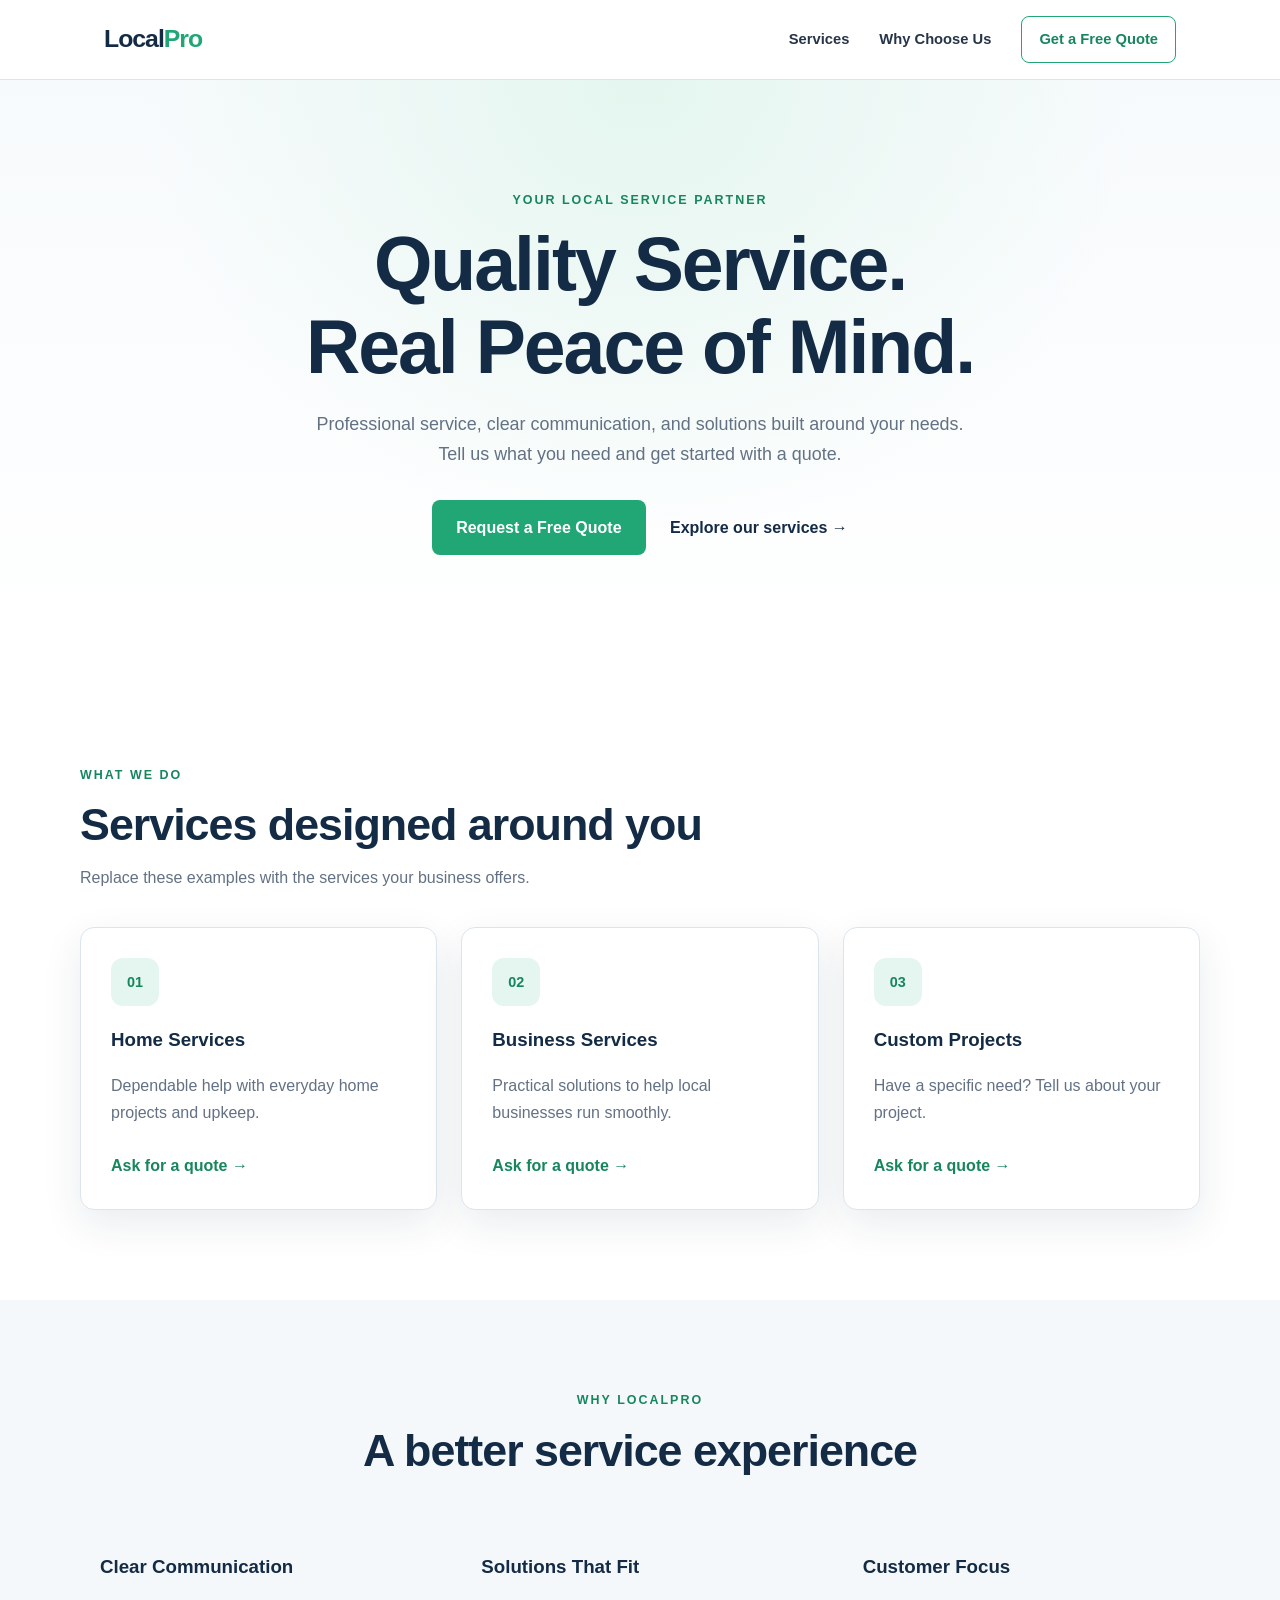
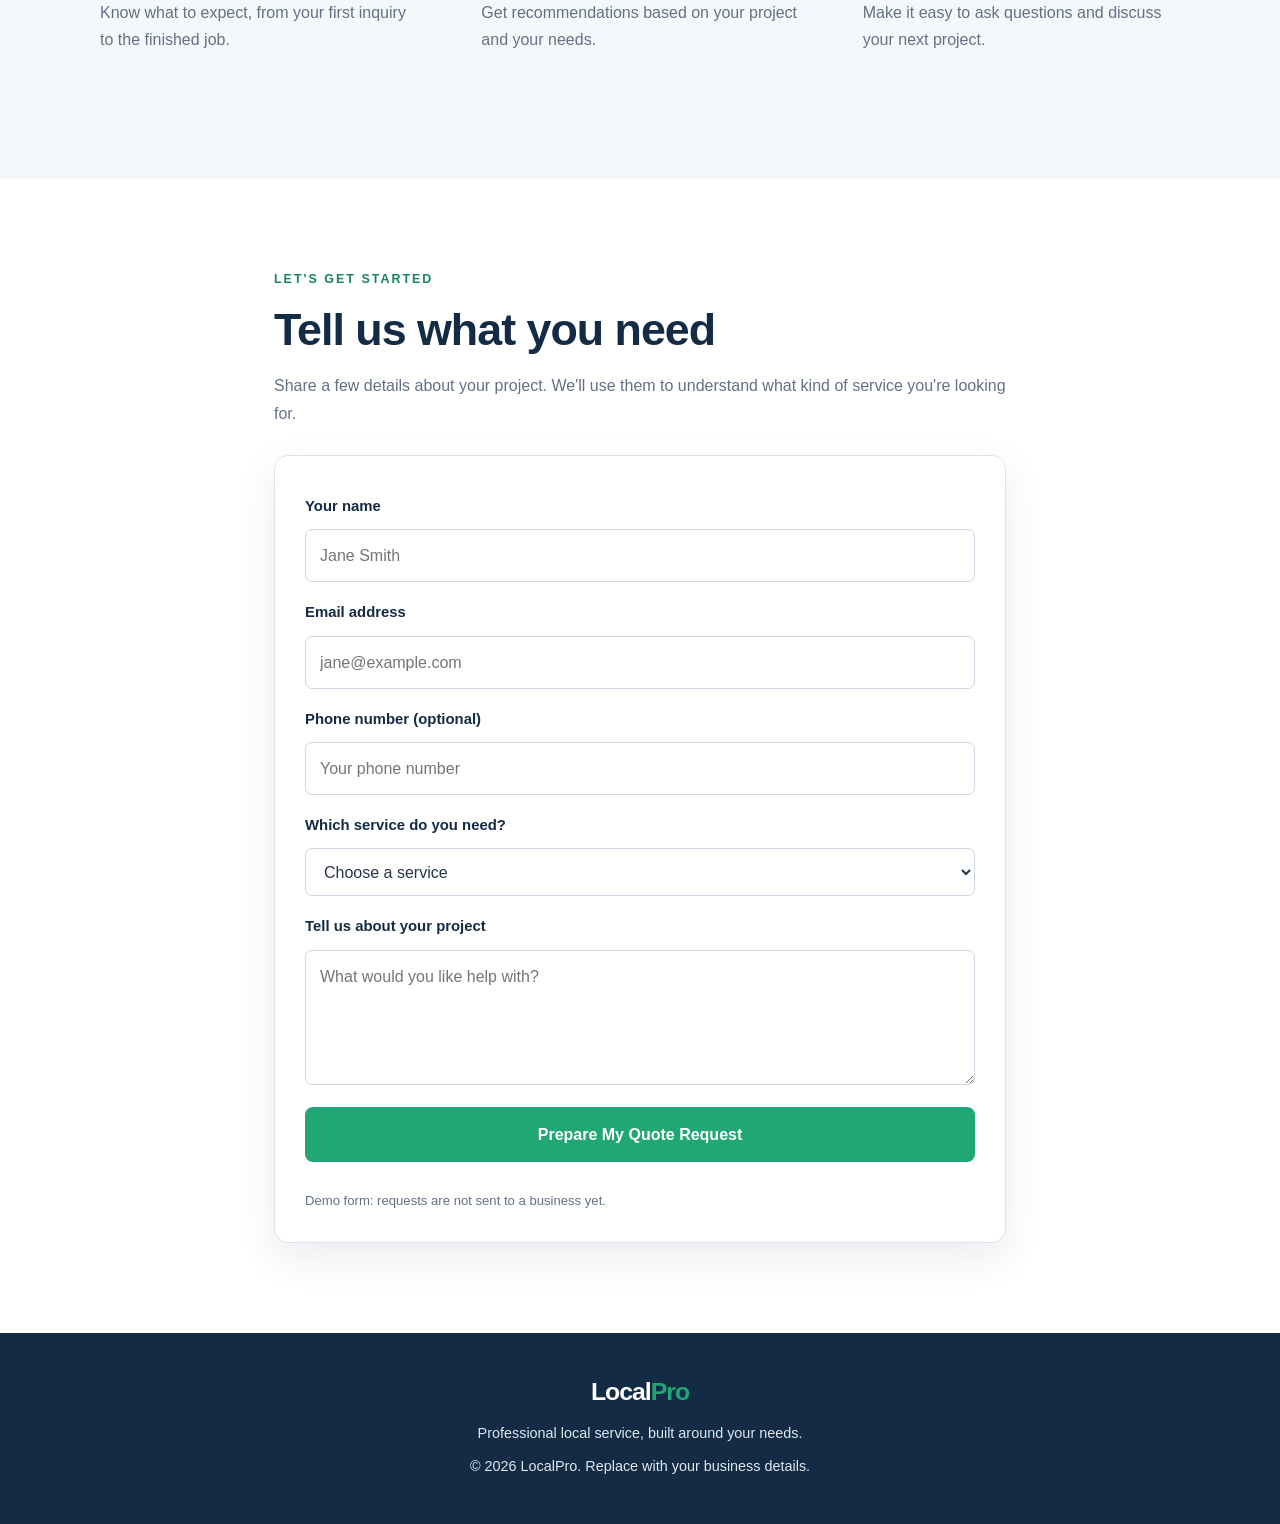
==== index.html @ b4af5e5f "Build LocalPro landing page" ====
<!DOCTYPE html>
<html lang="en">
<head>
  <meta charset="UTF-8">
  <meta name="viewport" content="width=device-width, initial-scale=1.0">
  <meta name="description" content="Reliable local services with straightforward quotes and professional customer care.">
  <title>LocalPro | Professional Local Services</title>
<link rel="stylesheet" href="styles.css">
</head>

  <script>
    const quoteForm = document.getElementById("quote-form");
    const formMessage = document.getElementById("form-message");

 window.addEventListener("DOMContentLoaded", function () {
  const yearElement = document.getElementById("year");

  if (yearElement) {
    yearElement.textContent = new Date().getFullYear();
  }
});

    quoteForm.addEventListener("submit", function (event) {
      event.preventDefault();

      if (!quoteForm.reportValidity()) {
        return;
      }

      const formData = new FormData(quoteForm);

      const name = formData.get("name").trim();
      const email = formData.get("email").trim();
      const phone = formData.get("phone").trim();
      const service = formData.get("service");
      const details = formData.get("details").trim();

      const request = [
        "QUOTE REQUEST",
        "==============",
        "Name: " + name,
        "Email: " + email,
        "Phone: " + (phone || "Not provided"),
        "Service: " + service,
        "Project details: " + details
      ].join("\n");

      const blob = new Blob([request], {
        type: "text/plain;charset=utf-8"
      });

      const downloadUrl = URL.createObjectURL(blob);
      const downloadLink = document.createElement("a");

      downloadLink.href = downloadUrl;
      downloadLink.download = "quote-request.txt";
      document.body.appendChild(downloadLink);
      downloadLink.click();
      downloadLink.remove();

      URL.revokeObjectURL(downloadUrl);

      formMessage.textContent =
        "Demo request prepared! Your quote-request file should download. This has not been sent to a business.";

      quoteForm.reset();
    });
  </script>
</body>
</html>

<body>
  <header>
    <nav aria-label="Main navigation">
      <a href="#" class="logo">Local<span>Pro</span></a>
      <a href="#services">Services</a>
      <a href="#about">Why Choose Us</a>
      <a href="#quote" class="nav-cta">Get a Free Quote</a>
    </nav>
  </header>

  <main>
    <section class="hero">
      <p class="eyebrow">YOUR LOCAL SERVICE PARTNER</p>
      <h1>Quality Service.<br>Real Peace of Mind.</h1>
      <p class="hero-text">
        Professional service, clear communication, and solutions
        built around your needs. Tell us what you need and get started
        with a quote.
      </p>
      <a href="#quote" class="button">Request a Free Quote</a>
      <a href="#services" class="text-link">Explore our services →</a>
    </section>

    <section id="services" class="section">
      <p class="eyebrow">WHAT WE DO</p>
      <h2>Services designed around you</h2>
      <p class="section-intro">
        Replace these examples with the services your business offers.
      </p>

      <div class="service-grid">
        <article class="service-card">
          <div class="service-icon" aria-hidden="true">01</div>
          <h3>Home Services</h3>
          <p>Dependable help with everyday home projects and upkeep.</p>
          <a href="#quote">Ask for a quote →</a>
        </article>

        <article class="service-card">
          <div class="service-icon" aria-hidden="true">02</div>
          <h3>Business Services</h3>
          <p>Practical solutions to help local businesses run smoothly.</p>
          <a href="#quote">Ask for a quote →</a>
        </article>

        <article class="service-card">
          <div class="service-icon" aria-hidden="true">03</div>
          <h3>Custom Projects</h3>
          <p>Have a specific need? Tell us about your project.</p>
          <a href="#quote">Ask for a quote →</a>
        </article>
      </div>
    </section>

    <section id="about" class="why-section">
      <p class="eyebrow">WHY LOCALPRO</p>
      <h2>A better service experience</h2>
      <div class="benefit-grid">
        <article>
          <h3>Clear Communication</h3>
          <p>Know what to expect, from your first inquiry to the finished job.</p>
        </article>
        <article>
          <h3>Solutions That Fit</h3>
          <p>Get recommendations based on your project and your needs.</p>
        </article>
        <article>
          <h3>Customer Focus</h3>
          <p>Make it easy to ask questions and discuss your next project.</p>
        </article>
      </div>
    </section>

    <section id="quote" class="quote-section">
      <p class="eyebrow">LET'S GET STARTED</p>
      <h2>Tell us what you need</h2>
      <p>
        Share a few details about your project. We'll use them to
        understand what kind of service you're looking for.
      </p>

    <form id="quote-form">
        <label for="name">Your name</label>
        <input id="name" name="name" type="text"
          placeholder="Jane Smith" autocomplete="name" required>

        <label for="email">Email address</label>
        <input id="email" name="email" type="email"
          placeholder="jane@example.com" autocomplete="email" required>

        <label for="phone">Phone number (optional)</label>
        <input id="phone" name="phone" type="tel"
          placeholder="Your phone number" autocomplete="tel">

        <label for="service">Which service do you need?</label>
        <select id="service" name="service" required>
          <option value="">Choose a service</option>
          <option value="Home Services">Home Services</option>
          <option value="Business Services">Business Services</option>
          <option value="Custom Project">Custom Project</option>
          <option value="Other">Other</option>
        </select>

        <label for="details">Tell us about your project</label>
        <textarea id="details" name="details" rows="4"
          placeholder="What would you like help with?" required></textarea>

        <button type="submit" class="button">Prepare My Quote Request</button>
        <p id="form-message" role="status" aria-live="polite"></p>
        <p class="form-note">
          Demo form: requests are not sent to a business yet.
        </p>
      </form>
    </section>
  </main>

  <footer>
    <a href="#" class="logo">Local<span>Pro</span></a>
    <p>Professional local service, built around your needs.</p>
    <p>&copy; <span id="year">2026</span> LocalPro. Replace with your business details.</p>
  </footer>
</body>
</html>
  </script>
</body>
</html>
  </script>
</body>
</html>
---- styles.css ----
/* LocalPro - Professional Local Business Landing Page */

:root {
  --navy: #142b45;
  --navy-light: #203f5e;
  --green: #21a675;
  --green-dark: #17865d;
  --text: #263548;
  --muted: #637184;
  --background: #f5f8fb;
  --white: #ffffff;
  --border: #dce5ed;
  --shadow: 0 14px 40px rgba(20, 43, 69, 0.09);
}

* {
  box-sizing: border-box;
}

html {
  scroll-behavior: smooth;
  scroll-padding-top: 90px;
}

body {
  margin: 0;
  font-family: Arial, Helvetica, sans-serif;
  color: var(--text);
  background: var(--white);
  line-height: 1.7;
}

a {
  color: inherit;
  text-decoration: none;
}

header {
  position: sticky;
  top: 0;
  z-index: 10;
  background: rgba(255, 255, 255, 0.97);
  border-bottom: 1px solid var(--border);
}

nav {
  max-width: 1120px;
  min-height: 76px;
  margin: 0 auto;
  padding: 16px 24px;
  display: flex;
  align-items: center;
  gap: 30px;
}

.logo {
  margin-right: auto;
  color: var(--navy);
  font-size: 1.55rem;
  font-weight: 800;
  letter-spacing: -1px;
}

.logo span {
  color: var(--green);
}

nav > a:not(.logo) {
  font-size: 0.92rem;
  font-weight: 600;
}

nav > a:not(.logo):hover,
.text-link:hover,
.service-card a:hover {
  color: var(--green-dark);
}

.nav-cta {
  padding: 10px 17px;
  border: 1px solid var(--green);
  border-radius: 8px;
  color: var(--green-dark);
}

.hero {
  padding: 110px 24px 120px;
  text-align: center;
  background:
    radial-gradient(ellipse at top, #e4f6ef 0%, transparent 55%),
    linear-gradient(180deg, #f7fafc 0%, #ffffff 100%);
}

.eyebrow {
  margin: 0 0 12px;
  color: var(--green-dark);
  font-size: 0.78rem;
  font-weight: 800;
  letter-spacing: 2px;
}

.hero h1 {
  max-width: 850px;
  margin: 0 auto 20px;
  color: var(--navy);
  font-size: clamp(2.6rem, 6vw, 4.7rem);
  line-height: 1.1;
  letter-spacing: -2px;
}

.hero-text {
  max-width: 650px;
  margin: 0 auto 30px;
  color: var(--muted);
  font-size: 1.12rem;
}

.button {
  display: inline-block;
  padding: 14px 24px;
  border: 0;
  border-radius: 8px;
  background: var(--green);
  color: var(--white);
  font: inherit;
  font-weight: 700;
  text-align: center;
  cursor: pointer;
  transition: background 0.2s ease, transform 0.2s ease;
}

.button:hover {
  background: var(--green-dark);
  transform: translateY(-1px);
}

.text-link {
  display: inline-block;
  margin-left: 20px;
  color: var(--navy);
  font-weight: 700;
}

.section,
.why-section,
.quote-section {
  padding: 90px 24px;
}

.section {
  max-width: 1168px;
  margin: 0 auto;
}

.section h2,
.why-section h2,
.quote-section h2 {
  margin: 0 0 12px;
  color: var(--navy);
  font-size: clamp(2rem, 4vw, 2.8rem);
  line-height: 1.2;
  letter-spacing: -1px;
}

.section-intro {
  margin: 0 0 36px;
  color: var(--muted);
}

.service-grid,
.benefit-grid {
  display: grid;
  grid-template-columns: repeat(3, minmax(0, 1fr));
  gap: 24px;
  margin-top: 32px;
}

.service-card {
  padding: 30px;
  border: 1px solid var(--border);
  border-radius: 14px;
  background: var(--white);
  box-shadow: var(--shadow);
  transition: transform 0.2s ease;
}

.service-card:hover {
  transform: translateY(-4px);
}

.service-icon {
  display: grid;
  width: 48px;
  height: 48px;
  place-items: center;
  border-radius: 12px;
  background: #e4f6ef;
  color: var(--green-dark);
  font-size: 0.9rem;
  font-weight: 800;
}

.service-card h3,
.benefit-grid h3 {
  margin: 18px 0 8px;
  color: var(--navy);
}

.service-card p,
.benefit-grid p {
  color: var(--muted);
}

.service-card a {
  display: inline-block;
  margin-top: 10px;
  color: var(--green-dark);
  font-weight: 700;
}

.why-section {
  background: var(--background);
  text-align: center;
}

.why-section > p,
.why-section > h2 {
  max-width: 750px;
  margin-left: auto;
  margin-right: auto;
}

.benefit-grid {
  max-width: 1120px;
  margin: 36px auto 0;
  text-align: left;
}

.benefit-grid article {
  padding: 20px;
}

.quote-section {
  max-width: 780px;
  margin: 0 auto;
}

.quote-section > p:not(.eyebrow) {
  color: var(--muted);
}

#quote-form {
  display: grid;
  gap: 10px;
  margin-top: 28px;
  padding: 30px;
  border: 1px solid var(--border);
  border-radius: 14px;
  background: var(--white);
  box-shadow: var(--shadow);
}

#quote-form label {
  margin-top: 8px;
  color: var(--navy);
  font-size: 0.93rem;
  font-weight: 700;
}

#quote-form input,
#quote-form select,
#quote-form textarea {
  width: 100%;
  min-height: 48px;
  padding: 12px 14px;
  border: 1px solid #cbd7e2;
  border-radius: 7px;
  background: var(--white);
  color: var(--text);
  font: inherit;
}

#quote-form textarea {
  resize: vertical;
}

#quote-form input:focus,
#quote-form select:focus,
#quote-form textarea:focus {
  outline: 3px solid rgba(33, 166, 117, 0.18);
  border-color: var(--green);
}

#quote-form .button {
  margin-top: 12px;
}

.form-note {
  margin: 0;
  color: var(--muted);
  font-size: 0.82rem;
}

#form-message {
  margin: 4px 0;
  color: var(--green-dark);
  font-weight: 700;
}

footer {
  padding: 38px 24px;
  background: var(--navy);
  color: #dce7f0;
  text-align: center;
}

footer .logo {
  color: var(--white);
}

footer p {
  margin: 8px 0;
  font-size: 0.9rem;
}

@media (max-width: 760px) {
  nav {
    flex-wrap: wrap;
    gap: 14px;
  }

  nav .logo {
    width: 100%;
  }

  nav > a:not(.logo) {
    font-size: 0.84rem;
  }

  .hero {
    padding: 76px 20px 84px;
  }

  .hero h1 {
    letter-spacing: -1px;
  }

  .text-link {
    display: block;
    margin: 18px 0 0;
  }

  .service-grid,
  .benefit-grid {
    grid-template-columns: 1fr;
  }

  .section,
  .why-section,
  .quote-section {
    padding: 64px 20px;
  }

  #quote-form {
    padding: 22px;
  }
}

@media (prefers-reduced-motion: reduce) {
  *,
  *::before,
  *::after {
    scroll-behavior: auto !important;
    transition: none !important;
  }
}
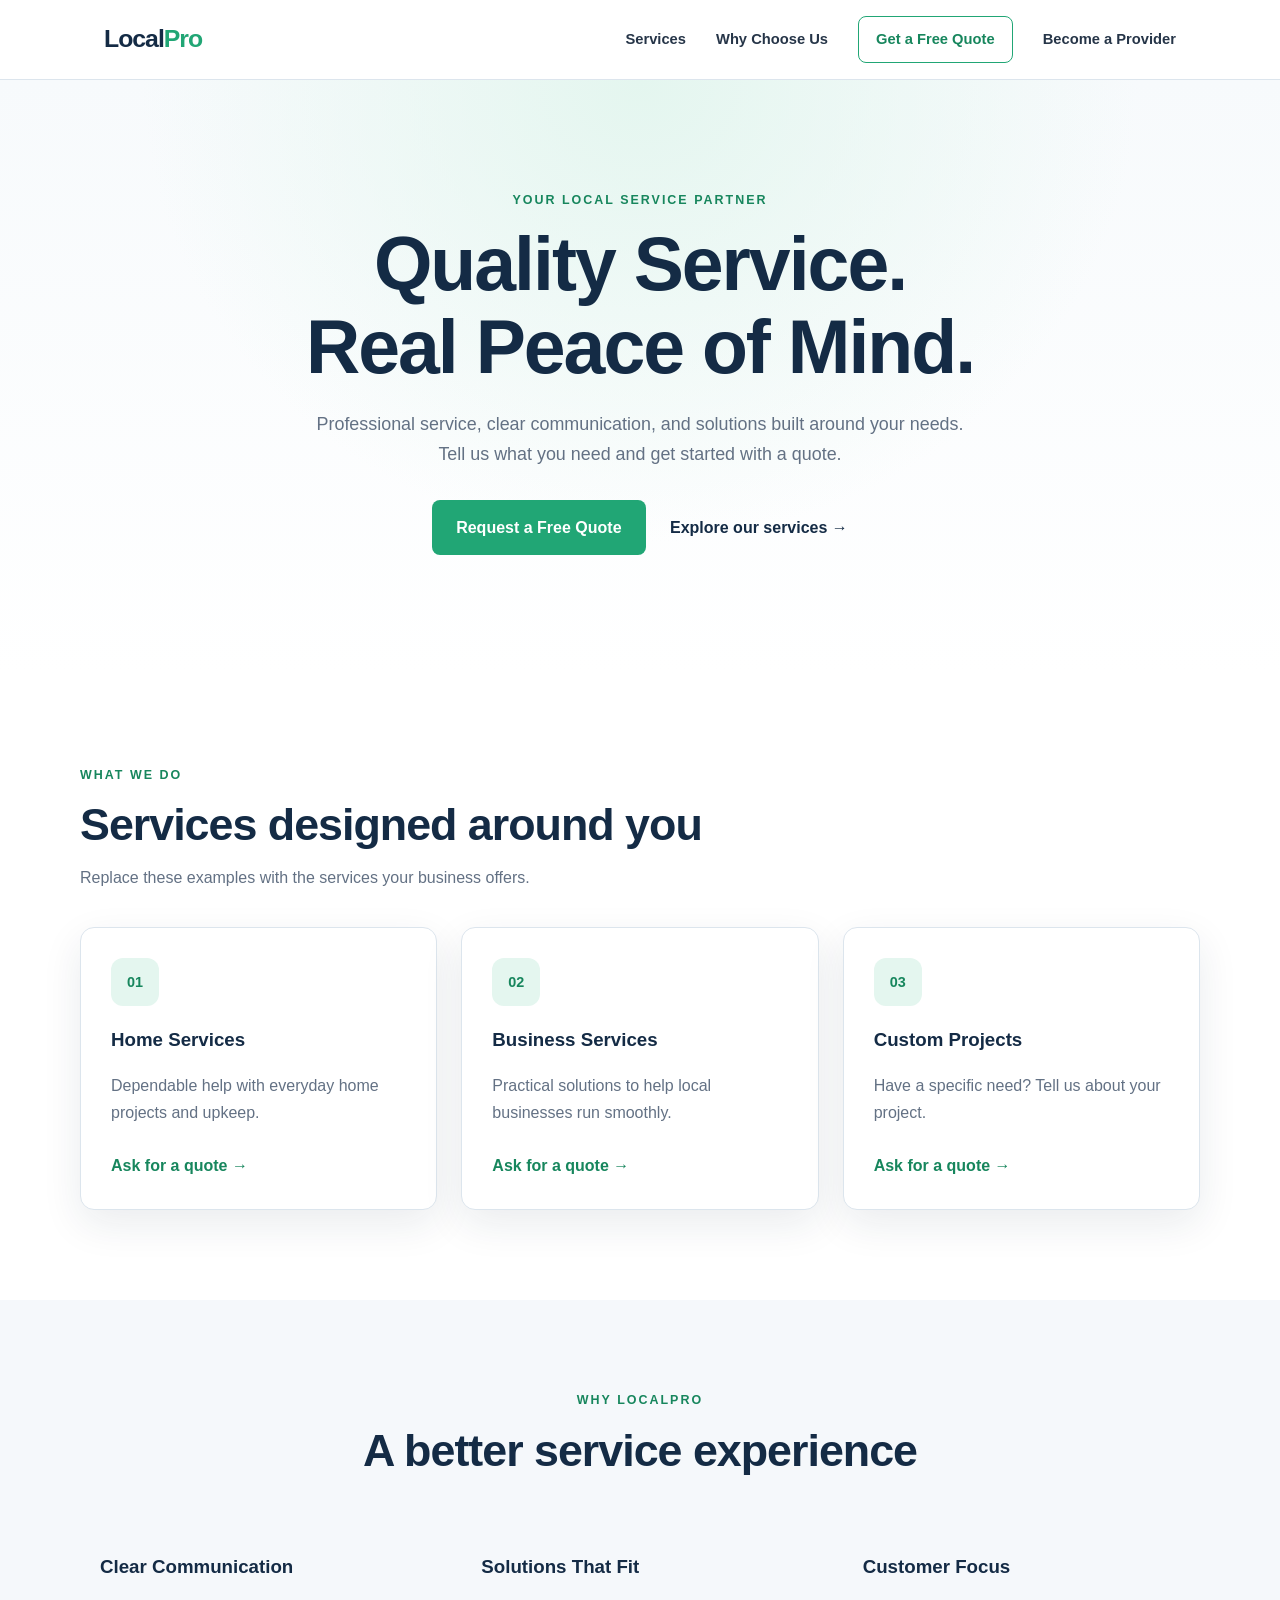
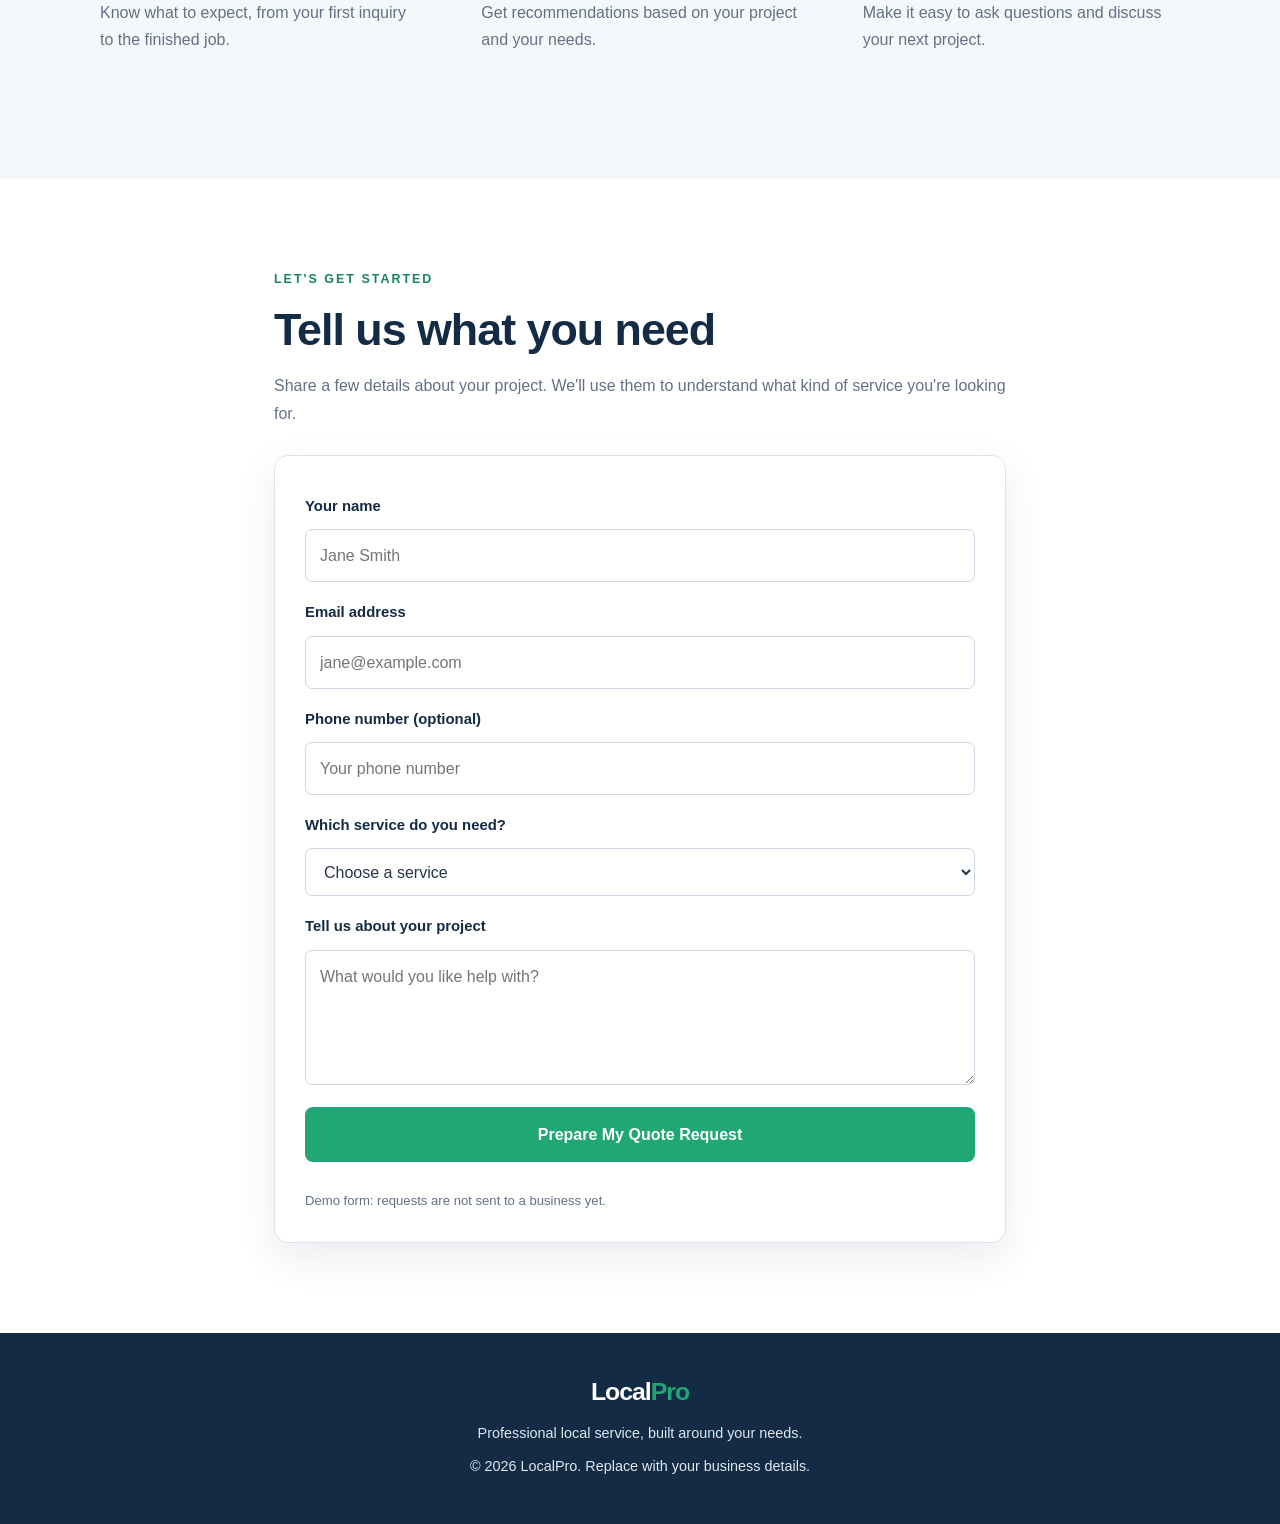
==== commit 97446571: "Add LocalPro provider signup application" ====
--- a/index.html
+++ b/index.html
@@ -9,66 +9,7 @@
 <link rel="stylesheet" href="styles.css">
 </head>
 
-  <script>
-    const quoteForm = document.getElementById("quote-form");
-    const formMessage = document.getElementById("form-message");
 
- window.addEventListener("DOMContentLoaded", function () {
-  const yearElement = document.getElementById("year");
-
-  if (yearElement) {
-    yearElement.textContent = new Date().getFullYear();
-  }
-});
-
-    quoteForm.addEventListener("submit", function (event) {
-      event.preventDefault();
-
-      if (!quoteForm.reportValidity()) {
-        return;
-      }
-
-      const formData = new FormData(quoteForm);
-
-      const name = formData.get("name").trim();
-      const email = formData.get("email").trim();
-      const phone = formData.get("phone").trim();
-      const service = formData.get("service");
-      const details = formData.get("details").trim();
-
-      const request = [
-        "QUOTE REQUEST",
-        "==============",
-        "Name: " + name,
-        "Email: " + email,
-        "Phone: " + (phone || "Not provided"),
-        "Service: " + service,
-        "Project details: " + details
-      ].join("\n");
-
-      const blob = new Blob([request], {
-        type: "text/plain;charset=utf-8"
-      });
-
-      const downloadUrl = URL.createObjectURL(blob);
-      const downloadLink = document.createElement("a");
-
-      downloadLink.href = downloadUrl;
-      downloadLink.download = "quote-request.txt";
-      document.body.appendChild(downloadLink);
-      downloadLink.click();
-      downloadLink.remove();
-
-      URL.revokeObjectURL(downloadUrl);
-
-      formMessage.textContent =
-        "Demo request prepared! Your quote-request file should download. This has not been sent to a business.";
-
-      quoteForm.reset();
-    });
-  </script>
-</body>
-</html>
 
 <body>
   <header>
@@ -77,9 +18,9 @@
       <a href="#services">Services</a>
       <a href="#about">Why Choose Us</a>
       <a href="#quote" class="nav-cta">Get a Free Quote</a>
+      <a href="provider.html">Become a Provider</a>
     </nav>
   </header>
-
   <main>
     <section class="hero">
       <p class="eyebrow">YOUR LOCAL SERVICE PARTNER</p>
@@ -191,11 +132,68 @@
     <p>Professional local service, built around your needs.</p>
     <p>&copy; <span id="year">2026</span> LocalPro. Replace with your business details.</p>
   </footer>
+      <script>
+window.addEventListener("DOMContentLoaded", function () {
+  const quoteForm = document.getElementById("quote-form");
+  const formMessage = document.getElementById("form-message");
+  const yearElement = document.getElementById("year");
+
+  if (yearElement) {
+    yearElement.textContent = new Date().getFullYear();
+  }
+
+  if (!quoteForm) {
+    console.error("Could not find the quote form. Check its ID.");
+    return;
+  }
+
+  quoteForm.addEventListener("submit", async function (event) {
+      event.preventDefault();
+
+      if (!quoteForm.reportValidity()) {
+        return;
+      }
+
+      const formData = new FormData(quoteForm);
+
+      const name = formData.get("name").trim();
+      const email = formData.get("email").trim();
+      const phone = formData.get("phone").trim();
+                  const service = formData.get("service");
+      const details = formData.get("details").trim();
+      try {
+     const response = await fetch("https://localpro-api.onrender.com/api/quotes", {
+          method: "POST",
+          headers: {
+            "Content-Type": "application/json"
+          },
+          body: JSON.stringify({
+            name: name,
+            email: email,
+            phone: phone,
+            service: service,
+            details: details
+          })
+        });
+
+        const result = await response.json();
+
+        if (!response.ok) {
+          throw new Error(result.error || "Could not submit the quote request.");
+        }
+
+        formMessage.textContent = "Your quote request was saved successfully!";
+        quoteForm.reset();
+      } catch (error) {
+        console.error("Quote submission failed:", error);
+        formMessage.textContent =
+          "Could not send your request. Please check that the backend is running and try again.";
+      }
+
+         });
+});
+ </script>
+
 </body>
 </html>
-  </script>
-</body>
-</html>
-  </script>
-</body>
-</html>
+
--- a/styles.css
+++ b/styles.css
@@ -375,3 +375,139 @@
     transition: none !important;
   }
 }
+
+/* LocalPro Provider Signup Page */
+
+.form-card {
+    max-width: 750px;
+    margin: 40px auto;
+    padding: 30px;
+    background: #ffffff;
+    border-radius: 12px;
+    box-shadow: 0 4px 18px rgba(0, 0, 0, 0.08);
+}
+
+.form-card h2 {
+    color: #142b45;
+    margin-bottom: 12px;
+}
+
+.form-card p {
+    line-height: 1.6;
+    color: #555555;
+}
+
+#provider-form {
+    display: flex;
+    flex-direction: column;
+    gap: 10px;
+    margin-top: 25px;
+}
+
+#provider-form label {
+    color: #142b45;
+    font-weight: 600;
+    margin-top: 10px;
+}
+
+#provider-form input,
+#provider-form select,
+#provider-form textarea {
+    width: 100%;
+    padding: 12px;
+    border: 1px solid #cccccc;
+    border-radius: 6px;
+    font-size: 16px;
+    box-sizing: border-box;
+}
+
+#provider-form textarea {
+    min-height: 90px;
+    resize: vertical;
+}
+
+#provider-form .checkbox-label {
+    display: flex;
+    align-items: flex-start;
+    gap: 10px;
+    font-weight: normal;
+    line-height: 1.5;
+    margin: 15px 0;
+}
+
+#provider-form .checkbox-label input {
+    width: auto;
+    margin-top: 4px;
+}
+
+#provider-form button {
+    background: #21a675;
+    color: #ffffff;
+    border: none;
+    border-radius: 6px;
+    padding: 14px 20px;
+    font-size: 16px;
+    font-weight: bold;
+    cursor: pointer;
+    margin-top: 10px;
+}
+
+#provider-form button:hover {
+    background: #18845c;
+}
+
+#provider-message {
+    margin-top: 20px;
+    font-weight: bold;
+}
+
+@media (max-width: 600px) {
+    .form-card {
+        margin: 20px 10px;
+        padding: 20px;
+    }
+}
+
+/* LocalPro provider page colors */
+
+body:has(#provider-form) {
+    background: #f1f5f9;
+}
+
+body:has(#provider-form) header {
+    background: #142b45;
+    color: #ffffff;
+    padding: 30px 20px;
+}
+
+body:has(#provider-form) header h1 {
+    color: #21a675;
+}
+
+body:has(#provider-form) header p,
+body:has(#provider-form) header a {
+    color: #ffffff;
+}
+
+body:has(#provider-form) .form-card {
+    border-top: 6px solid #21a675;
+}
+
+#provider-form input,
+#provider-form select,
+#provider-form textarea {
+    background: #ffffff;
+    color: #142b45;
+}
+
+#provider-form input:focus,
+#provider-form select:focus,
+#provider-form textarea:focus {
+    outline: 2px solid #21a675;
+    border-color: #21a675;
+}
+
+#provider-form button {
+    background: #21a675;
+    color: #ffffff;
+}
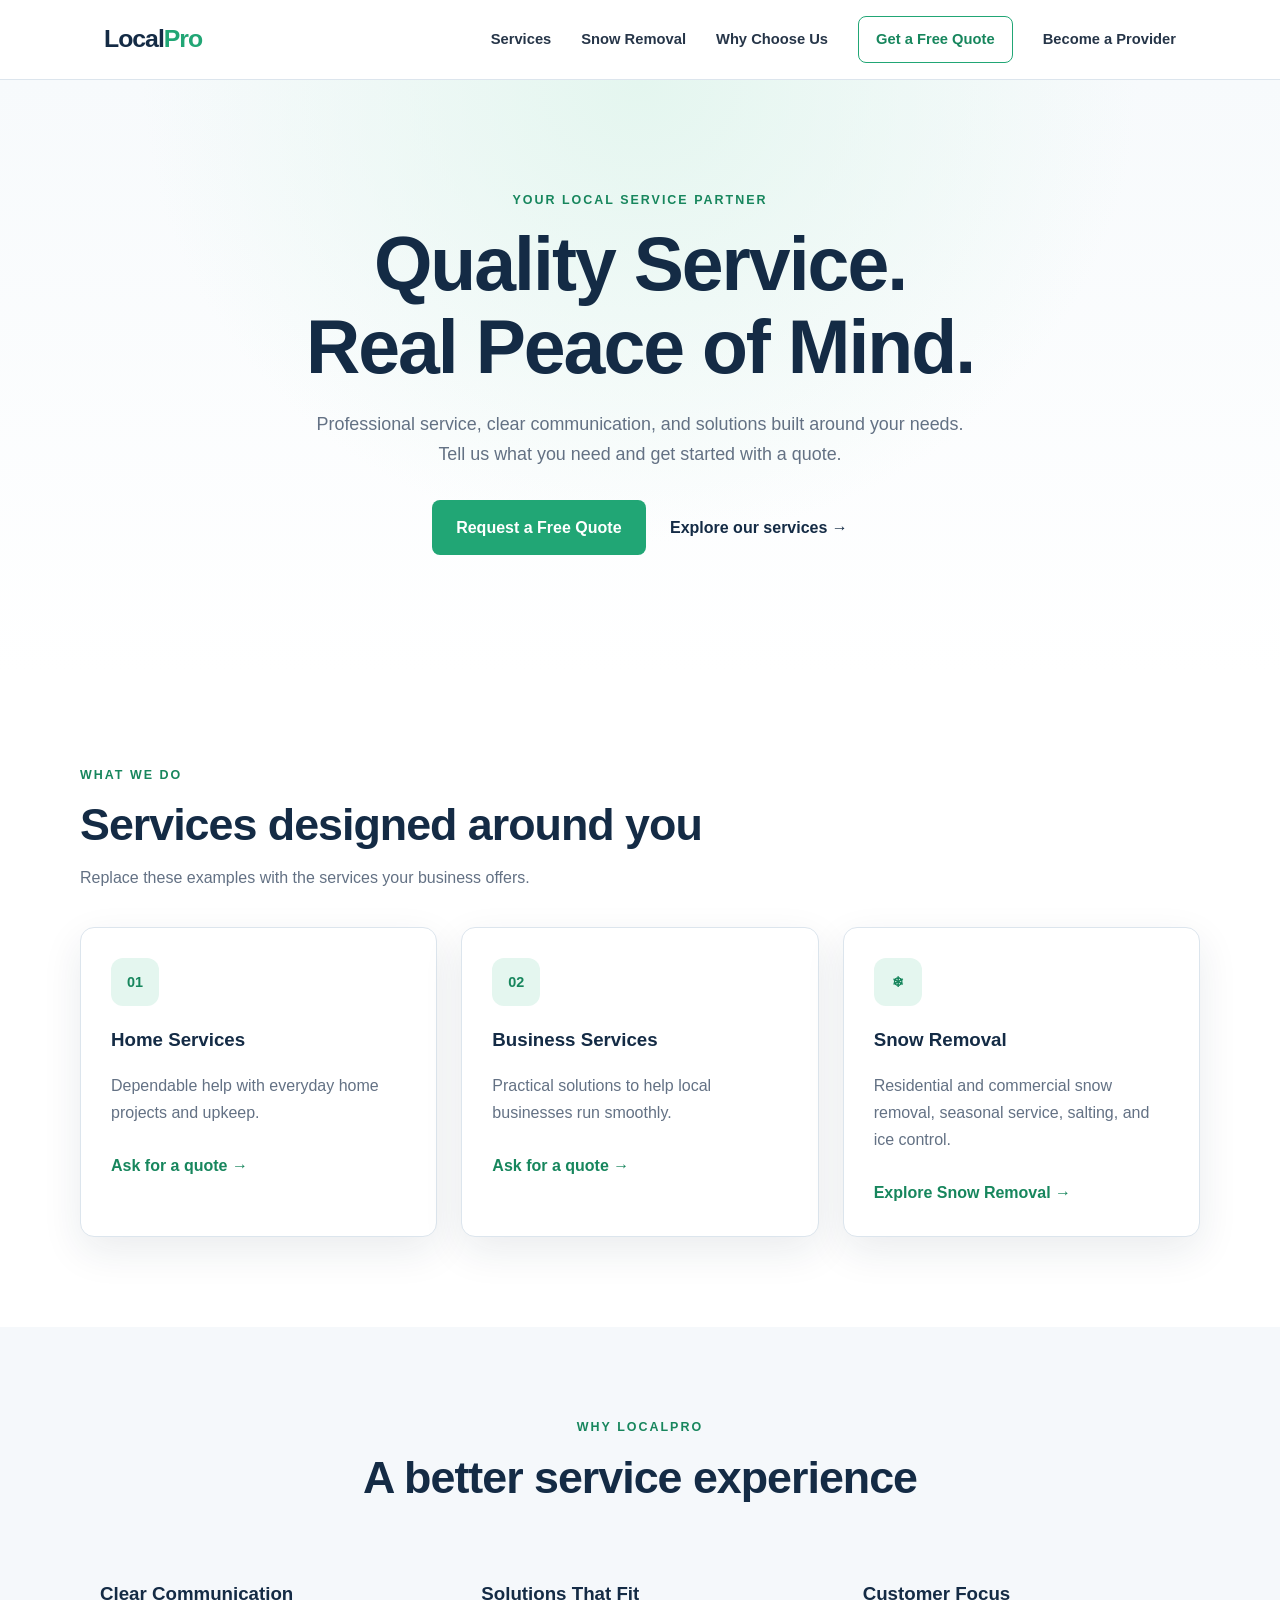
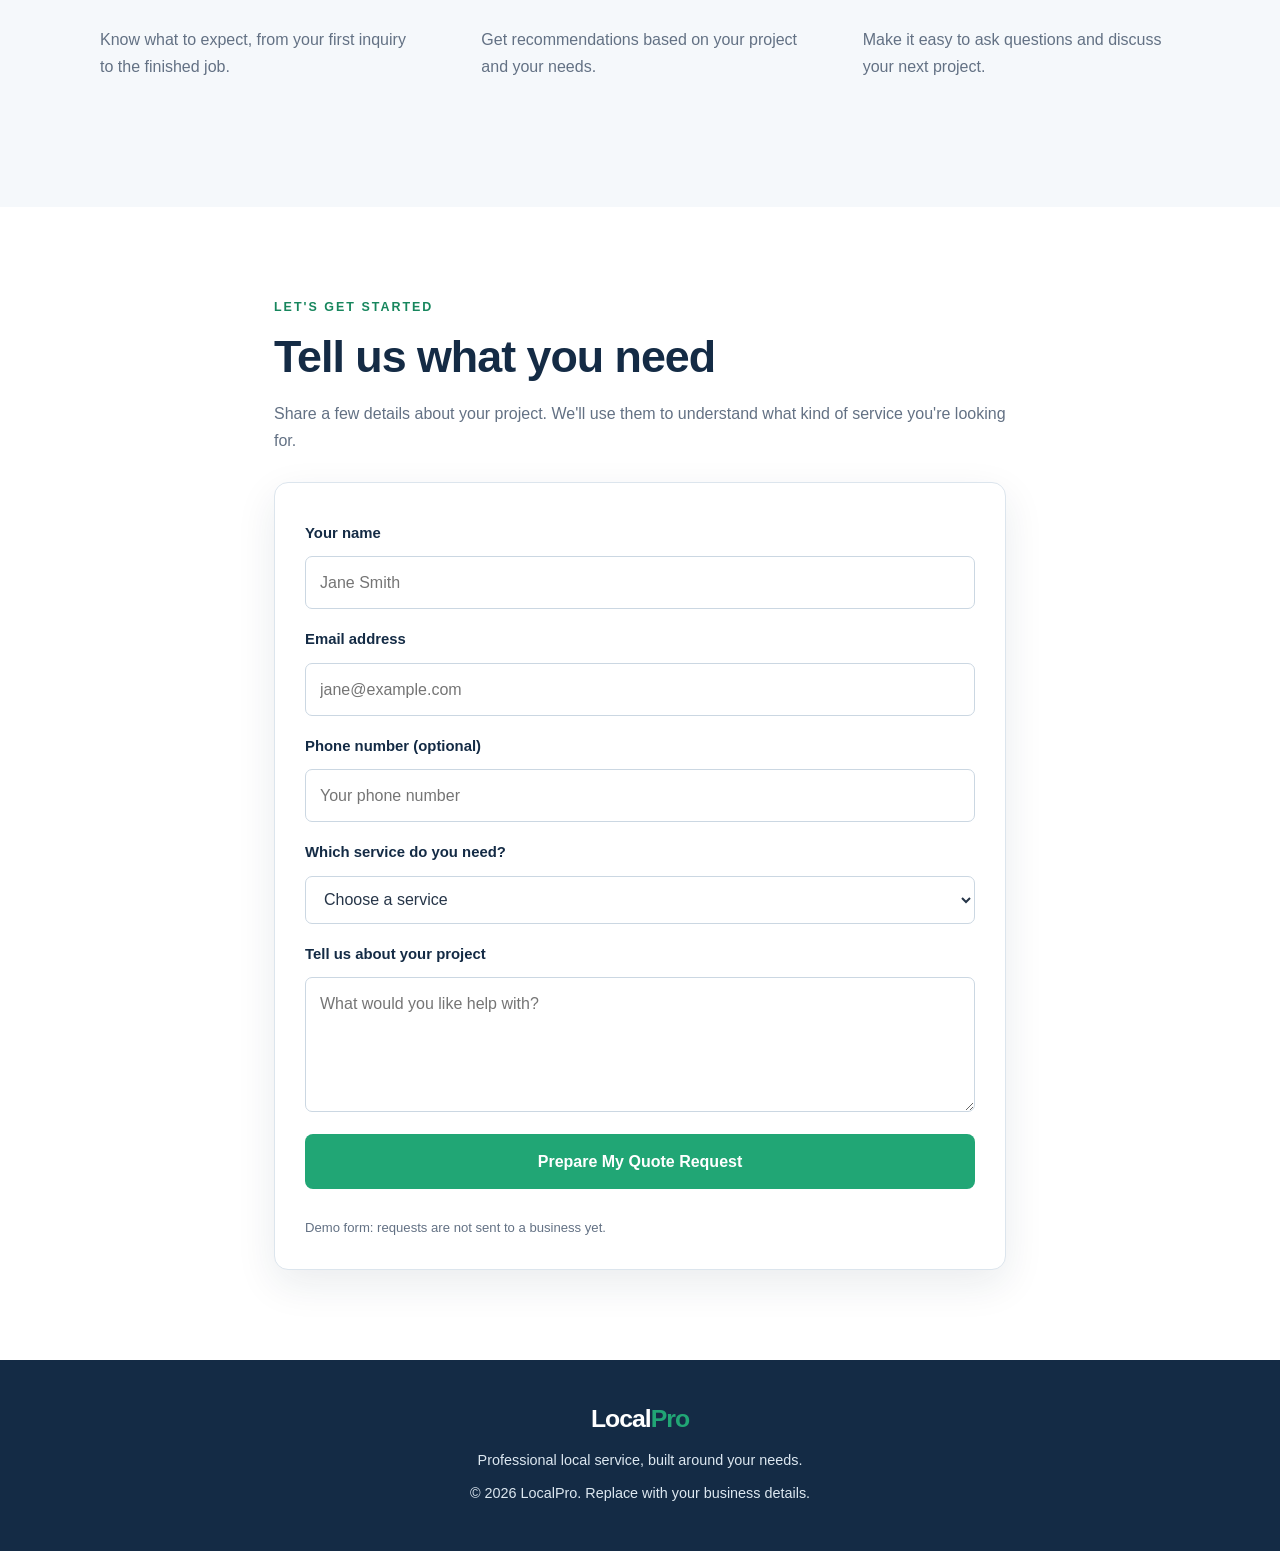
==== commit 95767696: "Add snow removal campaign landing page" ====
--- a/index.html
+++ b/index.html
@@ -13,13 +13,14 @@
 
 <body>
   <header>
-    <nav aria-label="Main navigation">
-      <a href="#" class="logo">Local<span>Pro</span></a>
-      <a href="#services">Services</a>
-      <a href="#about">Why Choose Us</a>
-      <a href="#quote" class="nav-cta">Get a Free Quote</a>
-      <a href="provider.html">Become a Provider</a>
-    </nav>
+   <nav aria-label="Main navigation">
+  <a href="#" class="logo">Local<span>Pro</span></a>
+  <a href="#services">Services</a>
+  <a href="snow-removal.html">Snow Removal</a>
+  <a href="#about">Why Choose Us</a>
+  <a href="#quote" class="nav-cta">Get a Free Quote</a>
+  <a href="provider.html">Become a Provider</a>
+</nav>
   </header>
   <main>
     <section class="hero">
@@ -56,12 +57,12 @@
           <a href="#quote">Ask for a quote →</a>
         </article>
 
-        <article class="service-card">
-          <div class="service-icon" aria-hidden="true">03</div>
-          <h3>Custom Projects</h3>
-          <p>Have a specific need? Tell us about your project.</p>
-          <a href="#quote">Ask for a quote →</a>
-        </article>
+       <article class="service-card">
+  <div class="service-icon" aria-hidden="true">❄</div>
+  <h3>Snow Removal</h3>
+  <p>Residential and commercial snow removal, seasonal service, salting, and ice control.</p>
+  <a href="snow-removal.html">Explore Snow Removal →</a>
+</article>
       </div>
     </section>
 
